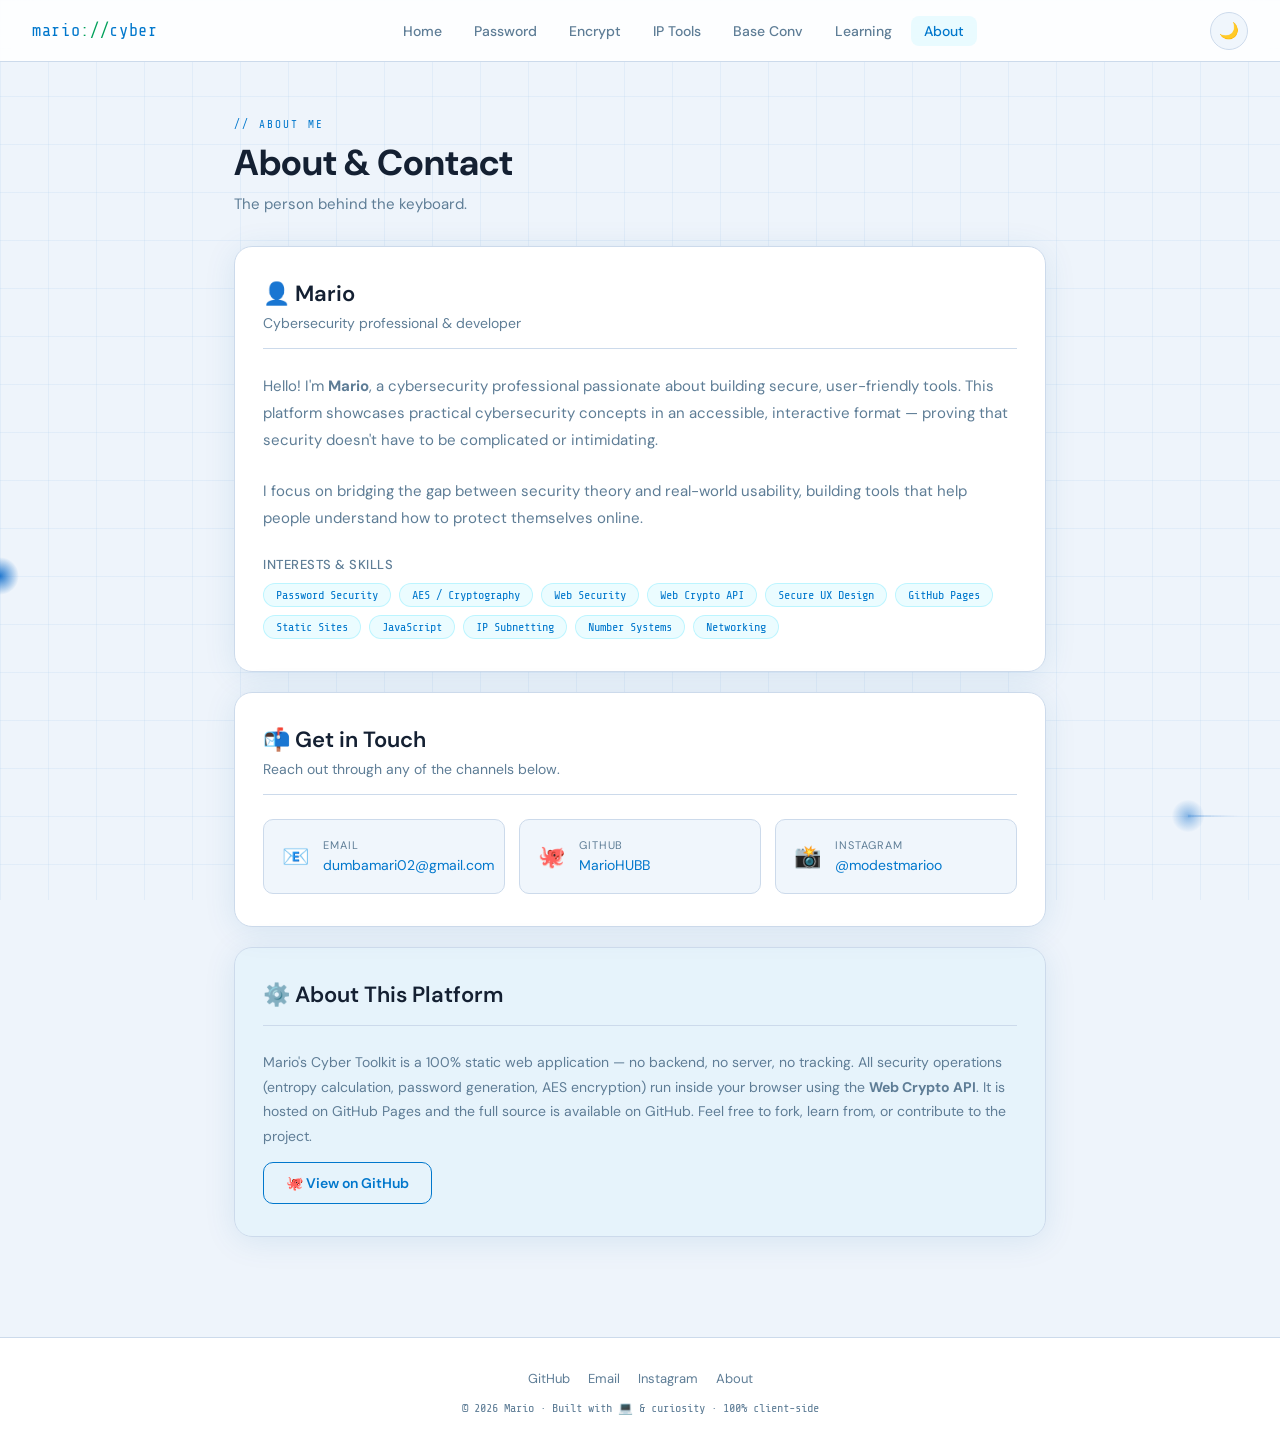
==== about.html @ 86357cc9 "Updated Cyber Toolkit - merged and restructured project" ====
<!DOCTYPE html>
<html lang="en" data-theme="light">
<head>
  <meta charset="utf-8" />
  <meta name="viewport" content="width=device-width, initial-scale=1" />
  <title>About — Mario's Cyber Toolkit</title>
  <link rel="stylesheet" href="css/styles.css" />
</head>
<body>

  <!-- ── Navbar ── -->
  <nav class="navbar">
    <a class="nav-brand" href="index.html">mario<span>://</span>cyber</a>
    <ul class="nav-links" id="navLinks">
      <li><a href="index.html">Home</a></li>
      <li><a href="password.html">Password</a></li>
      <li><a href="encryption.html">Encrypt</a></li>
      <li><a href="ip_tools.html">IP Tools</a></li>
      <li><a href="base_converter.html">Base Conv</a></li>
      <li><a href="learning.html">Learning</a></li>
      <li><a href="about.html">About</a></li>
    </ul>
    <div class="nav-right">
      <button class="theme-toggle" id="themeToggle" onclick="toggleTheme()" title="Toggle theme">🌙</button>
      <button class="nav-hamburger" id="navHamburger" aria-label="Menu">
        <span></span><span></span><span></span>
      </button>
    </div>
  </nav>

  <!-- ── Main ── -->
  <main>
    <div class="page-wrapper">

      <div class="page-title fade-in fade-in-1">
        <p class="eyebrow">// about me</p>
        <h1>About &amp; Contact</h1>
        <p>The person behind the keyboard.</p>
      </div>

      <!-- Bio card -->
      <div class="card fade-in fade-in-2">
        <div class="card-header">
          <h2>👤 Mario</h2>
          <p>Cybersecurity professional &amp; developer</p>
        </div>
        <p class="about-intro">
          Hello! I'm <strong>Mario</strong>, a cybersecurity professional passionate about building secure, 
          user-friendly tools. This platform showcases practical cybersecurity concepts in an accessible, 
          interactive format — proving that security doesn't have to be complicated or intimidating.
        </p>
        <p class="about-intro">
          I focus on bridging the gap between security theory and real-world usability, building tools 
          that help people understand how to protect themselves online.
        </p>

        <label class="form-label mt-8">Interests &amp; Skills</label>
        <div class="skills-badges">
          <span class="badge">Password Security</span>
          <span class="badge">AES / Cryptography</span>
          <span class="badge">Web Security</span>
          <span class="badge">Web Crypto API</span>
          <span class="badge">Secure UX Design</span>
          <span class="badge">GitHub Pages</span>
          <span class="badge">Static Sites</span>
          <span class="badge">JavaScript</span>
          <span class="badge">IP Subnetting</span>
          <span class="badge">Number Systems</span>
          <span class="badge">Networking</span>
        </div>
      </div>

      <!-- Contact card -->
      <div class="card fade-in fade-in-3">
        <div class="card-header">
          <h2>📬 Get in Touch</h2>
          <p>Reach out through any of the channels below.</p>
        </div>

        <div class="contact-grid">
          <div class="contact-card">
            <span class="contact-icon">📧</span>
            <div class="contact-info">
              <span>Email</span>
              <a href="mailto:dumbamari02@gmail.com">dumbamari02@gmail.com</a>
            </div>
          </div>
          <div class="contact-card">
            <span class="contact-icon">🐙</span>
            <div class="contact-info">
              <span>GitHub</span>
              <a href="https://github.com/MarioHUBB" target="_blank">MarioHUBB</a>
            </div>
          </div>
          <div class="contact-card">
            <span class="contact-icon">📸</span>
            <div class="contact-info">
              <span>Instagram</span>
              <a href="https://www.instagram.com/modestmarioo/" target="_blank">@modestmarioo</a>
            </div>
          </div>
        </div>
      </div>

      <!-- Platform card -->
      <div class="card fade-in fade-in-4" style="background: rgba(0,212,255,0.03);">
        <div class="card-header">
          <h2>⚙️ About This Platform</h2>
        </div>
        <p style="font-size:14px; color:var(--text-muted); line-height:1.75;">
          Mario's Cyber Toolkit is a 100% static web application — no backend, no server, no tracking.
          All security operations (entropy calculation, password generation, AES encryption) run inside your 
          browser using the <strong>Web Crypto API</strong>. It is hosted on GitHub Pages and the full source 
          is available on GitHub. Feel free to fork, learn from, or contribute to the project.
        </p>
        <div class="mt-14">
          <a class="btn btn-ghost" href="https://github.com/MarioHUBB" target="_blank">🐙 View on GitHub</a>
        </div>
      </div>

    </div>
  </main>

  <!-- ── Footer ── -->
  <footer>
    <div class="footer-inner">
      <div class="footer-links">
        <a href="https://github.com/MarioHUBB" target="_blank">GitHub</a>
        <a href="mailto:dumbamari02@gmail.com">Email</a>
        <a href="https://www.instagram.com/modestmarioo/" target="_blank">Instagram</a>
        <a href="about.html">About</a>
      </div>
      <div class="footer-copy">© 2026 Mario · Built with 💻 &amp; curiosity · 100% client-side</div>
    </div>
  </footer>

  <script src="js/ui.js"></script>
</body>
</html>
---- css/styles.css ----
/* ============================================================
   Mario's Cyber Form — styles.css
   Theme: Dark terminal / cybersecurity SaaS
   ============================================================ */

@import url('https://fonts.googleapis.com/css2?family=Share+Tech+Mono&family=DM+Sans:wght@300;400;500;600;700&display=swap');

/* ── CSS Variables — LIGHT is default ── */
:root {
  --bg:          #eef4fb;
  --surface:     #ffffff;
  --surface2:    #f0f6fc;
  --border:      #ccdaeb;
  --accent:      #0077cc;
  --accent2:     #7b5ea7;
  --accent3:     #00a05a;
  --text:        #142032;
  --text-muted:  #5e7d96;
  --danger:      #e03050;
  --warn:        #c07000;
  --font-mono:   'Share Tech Mono', monospace;
  --font-body:   'DM Sans', sans-serif;
  --radius:      10px;
  --radius-lg:   18px;
  --shadow:      0 4px 32px rgba(0,100,160,0.10);
  --transition:  0.22s cubic-bezier(0.4,0,0.2,1);
  --spark-glow:  rgba(0,100,220,0.85);
}

[data-theme="dark"] {
  --bg:          #080d14;
  --surface:     #0d1520;
  --surface2:    #111d2e;
  --border:      #1e3148;
  --accent:      #00d4ff;
  --accent3:     #00ff88;
  --text:        #c9dde8;
  --text-muted:  #5a7a8e;
  --danger:      #ff4d6a;
  --warn:        #ffb340;
  --shadow:      0 4px 32px rgba(0,212,255,0.06);
  --spark-glow:  rgba(0,220,255,0.9);
}

/* ── Reset ── */
*, *::before, *::after { box-sizing: border-box; margin: 0; padding: 0; }
html { scroll-behavior: smooth; }
body {
  font-family: var(--font-body);
  background: var(--bg);
  color: var(--text);
  min-height: 100vh;
  overflow-x: hidden;
  transition: background var(--transition), color var(--transition);
}

a { color: var(--accent); text-decoration: none; }
a:hover { text-decoration: underline; }

/* ── Background grid (spark canvas sits on top via JS) ── */
body::before {
  content: '';
  position: fixed;
  inset: 0;
  background-image:
    linear-gradient(rgba(0,100,200,0.05) 1px, transparent 1px),
    linear-gradient(90deg, rgba(0,100,200,0.05) 1px, transparent 1px);
  background-size: 48px 48px;
  pointer-events: none;
  z-index: 0;
}
[data-theme="dark"] body::before {
  background-image:
    linear-gradient(rgba(0,212,255,0.04) 1px, transparent 1px),
    linear-gradient(90deg, rgba(0,212,255,0.04) 1px, transparent 1px);
}

/* Spark canvas layer (injected by ui.js) */
#sparkCanvas {
  position: fixed;
  inset: 0;
  pointer-events: none;
  z-index: 0;
}

/* ── Navbar ── */
.navbar {
  position: sticky;
  top: 0;
  z-index: 100;
  background: rgba(255,255,255,0.88);
  backdrop-filter: blur(18px);
  -webkit-backdrop-filter: blur(18px);
  border-bottom: 1px solid var(--border);
  padding: 0 32px;
  height: 62px;
  display: flex;
  align-items: center;
  justify-content: space-between;
  transition: background var(--transition);
}
[data-theme="dark"] .navbar {
  background: rgba(8,13,20,0.88);
}

.nav-brand {
  font-family: var(--font-mono);
  font-size: 17px;
  color: var(--accent);
  letter-spacing: 0.04em;
  white-space: nowrap;
}
.nav-brand span { color: var(--accent3); }

.nav-links {
  display: flex;
  align-items: center;
  gap: 6px;
  list-style: none;
}
.nav-links a {
  font-size: 14px;
  font-weight: 500;
  color: var(--text-muted);
  padding: 6px 13px;
  border-radius: 8px;
  transition: color var(--transition), background var(--transition);
}
.nav-links a:hover,
.nav-links a.active {
  color: var(--accent);
  background: rgba(0,212,255,0.08);
  text-decoration: none;
}

.nav-right { display: flex; align-items: center; gap: 10px; }

/* Dark mode toggle */
.theme-toggle {
  background: var(--surface2);
  border: 1px solid var(--border);
  color: var(--text);
  width: 38px;
  height: 38px;
  border-radius: 50%;
  cursor: pointer;
  font-size: 16px;
  display: flex;
  align-items: center;
  justify-content: center;
  transition: background var(--transition), transform var(--transition);
}
.theme-toggle:hover { background: var(--border); transform: rotate(20deg); }

/* Hamburger */
.nav-hamburger {
  display: none;
  flex-direction: column;
  gap: 5px;
  cursor: pointer;
  padding: 4px;
  background: none;
  border: none;
}
.nav-hamburger span {
  display: block;
  width: 22px; height: 2px;
  background: var(--text);
  border-radius: 2px;
  transition: var(--transition);
}

@media (max-width: 720px) {
  .nav-hamburger { display: flex; }
  .nav-links {
    display: none;
    position: absolute;
    top: 62px; left: 0; right: 0;
    background: var(--surface);
    border-bottom: 1px solid var(--border);
    flex-direction: column;
    padding: 12px 16px;
    gap: 4px;
  }
  .nav-links.open { display: flex; }
  .nav-links a { display: block; padding: 10px 14px; }
}

/* ── Page wrapper ── */
.page-wrapper {
  position: relative;
  z-index: 1;
  max-width: 860px;
  margin: 0 auto;
  padding: 48px 24px 80px;
}

/* ── Hero section (index) ── */
.hero {
  text-align: center;
  padding: 64px 0 48px;
}
.hero-eyebrow {
  font-family: var(--font-mono);
  font-size: 12px;
  color: var(--accent);
  letter-spacing: 0.2em;
  text-transform: uppercase;
  margin-bottom: 18px;
}
.hero h1 {
  font-size: clamp(32px, 5vw, 54px);
  font-weight: 700;
  line-height: 1.15;
  margin-bottom: 18px;
  background: linear-gradient(135deg, #0a2040 30%, #0077cc 100%);
  -webkit-background-clip: text;
  -webkit-text-fill-color: transparent;
  background-clip: text;
}
[data-theme="dark"] .hero h1 {
  background: linear-gradient(135deg, #fff 30%, var(--accent) 100%);
  -webkit-background-clip: text;
  background-clip: text;
}
.hero p {
  font-size: 17px;
  color: var(--text-muted);
  max-width: 520px;
  margin: 0 auto 36px;
  line-height: 1.7;
}

/* ── Tool cards grid (index) ── */
.tool-grid {
  display: grid;
  grid-template-columns: repeat(auto-fit, minmax(240px, 1fr));
  gap: 18px;
  margin-top: 10px;
}
.tool-card {
  background: var(--surface);
  border: 1px solid var(--border);
  border-radius: var(--radius-lg);
  padding: 28px 24px;
  display: flex;
  flex-direction: column;
  gap: 10px;
  box-shadow: var(--shadow);
  transition: transform var(--transition), border-color var(--transition), box-shadow var(--transition);
  text-decoration: none;
  color: var(--text);
  cursor: pointer;
}
.tool-card:hover {
  transform: translateY(-4px);
  border-color: var(--accent);
  box-shadow: 0 8px 40px rgba(0,212,255,0.12);
  text-decoration: none;
  color: var(--text);
}
.tool-card-icon {
  font-size: 28px;
  line-height: 1;
  margin-bottom: 4px;
}
.tool-card-title {
  font-size: 17px;
  font-weight: 600;
}
.tool-card-desc {
  font-size: 13px;
  color: var(--text-muted);
  line-height: 1.6;
}
.tool-card-arrow {
  margin-top: auto;
  font-size: 13px;
  color: var(--accent);
  font-family: var(--font-mono);
}

/* ── Card / panel ── */
.card {
  background: var(--surface);
  border: 1px solid var(--border);
  border-radius: var(--radius-lg);
  padding: 32px 28px;
  box-shadow: var(--shadow);
  margin-bottom: 20px;
}

.card-header {
  margin-bottom: 24px;
  padding-bottom: 16px;
  border-bottom: 1px solid var(--border);
}
.card-header h2 {
  font-size: 22px;
  font-weight: 600;
  display: flex;
  align-items: center;
  gap: 10px;
}
.card-header p {
  margin-top: 6px;
  font-size: 14px;
  color: var(--text-muted);
}

/* ── Page title ── */
.page-title {
  margin-bottom: 32px;
}
.page-title .eyebrow {
  font-family: var(--font-mono);
  font-size: 11px;
  color: var(--accent);
  letter-spacing: 0.2em;
  text-transform: uppercase;
  margin-bottom: 8px;
}
.page-title h1 {
  font-size: clamp(24px, 4vw, 36px);
  font-weight: 700;
}
.page-title p {
  margin-top: 8px;
  font-size: 15px;
  color: var(--text-muted);
}

/* ── Forms ── */
.form-group { margin-bottom: 18px; }
.form-label {
  display: block;
  font-size: 13px;
  font-weight: 500;
  color: var(--text-muted);
  margin-bottom: 7px;
  letter-spacing: 0.04em;
  text-transform: uppercase;
}

input[type="text"],
input[type="password"],
input[type="number"],
textarea {
  width: 100%;
  background: var(--surface2);
  border: 1px solid var(--border);
  border-radius: var(--radius);
  color: var(--text);
  font-family: var(--font-body);
  font-size: 15px;
  padding: 11px 14px;
  outline: none;
  transition: border-color var(--transition), box-shadow var(--transition);
}
input:focus, textarea:focus {
  border-color: var(--accent);
  box-shadow: 0 0 0 3px rgba(0,212,255,0.12);
}
textarea { resize: vertical; min-height: 100px; font-family: var(--font-mono); }

/* ── Buttons ── */
.btn {
  display: inline-flex;
  align-items: center;
  justify-content: center;
  gap: 8px;
  padding: 11px 22px;
  border-radius: var(--radius);
  border: none;
  font-family: var(--font-body);
  font-size: 14px;
  font-weight: 600;
  cursor: pointer;
  transition: transform var(--transition), box-shadow var(--transition), opacity var(--transition);
  white-space: nowrap;
}
.btn:hover { transform: translateY(-2px); }
.btn:active { transform: translateY(0); }
.btn:disabled { opacity: 0.45; cursor: not-allowed; transform: none; }

.btn-primary {
  background: var(--accent);
  color: #030c14;
}
.btn-primary:hover { box-shadow: 0 4px 20px rgba(0,212,255,0.35); }

.btn-secondary {
  background: var(--surface2);
  color: var(--text);
  border: 1px solid var(--border);
}
.btn-secondary:hover { border-color: var(--accent); color: var(--accent); }

.btn-ghost {
  background: transparent;
  color: var(--accent);
  border: 1px solid var(--accent);
}
.btn-ghost:hover { background: rgba(0,212,255,0.08); }

.btn-danger {
  background: var(--danger);
  color: #fff;
}

/* ── Strength meter ── */
.strength-meter {
  height: 6px;
  background: var(--surface2);
  border-radius: 4px;
  overflow: hidden;
  margin: 10px 0 6px;
}
.strength-bar {
  height: 100%;
  width: 0;
  border-radius: 4px;
  transition: width 0.35s ease, background 0.35s ease;
}

.strength-label {
  font-family: var(--font-mono);
  font-size: 13px;
  color: var(--text-muted);
}

/* ── Checkbox group ── */
.checkbox-group {
  display: flex;
  flex-wrap: wrap;
  gap: 8px;
  margin-top: 4px;
}
.checkbox-pill {
  display: flex;
  align-items: center;
  gap: 7px;
  background: var(--surface2);
  border: 1px solid var(--border);
  border-radius: 8px;
  padding: 7px 12px;
  font-size: 13px;
  cursor: pointer;
  transition: border-color var(--transition), background var(--transition);
  user-select: none;
}
.checkbox-pill:has(input:checked) {
  border-color: var(--accent);
  background: rgba(0,212,255,0.07);
  color: var(--accent);
}
.checkbox-pill input { accent-color: var(--accent); cursor: pointer; }

/* ── Row layout ── */
.row {
  display: flex;
  gap: 12px;
  align-items: center;
  flex-wrap: wrap;
}
.row-spaced { justify-content: space-between; }

/* ── Advice list ── */
.advice-list {
  list-style: none;
  margin-top: 10px;
  display: flex;
  flex-direction: column;
  gap: 6px;
}
.advice-list li {
  font-size: 13px;
  color: var(--warn);
  padding: 6px 10px;
  background: rgba(255,179,64,0.07);
  border-left: 3px solid var(--warn);
  border-radius: 0 6px 6px 0;
  font-family: var(--font-mono);
}

/* ── Toast notifications ── */
.toast-container {
  position: fixed;
  bottom: 28px;
  right: 28px;
  z-index: 999;
  display: flex;
  flex-direction: column;
  gap: 10px;
}
.toast {
  background: var(--surface);
  border: 1px solid var(--border);
  border-left: 3px solid var(--accent3);
  color: var(--text);
  padding: 12px 18px;
  border-radius: var(--radius);
  font-size: 14px;
  box-shadow: 0 4px 20px rgba(0,0,0,0.4);
  animation: toastIn 0.28s ease;
  max-width: 300px;
}
.toast.error { border-left-color: var(--danger); }
.toast.warn  { border-left-color: var(--warn); }
@keyframes toastIn {
  from { opacity: 0; transform: translateY(12px) scale(0.96); }
  to   { opacity: 1; transform: translateY(0)   scale(1); }
}

/* ── Learning Hub ── */
.learning-section + .learning-section { margin-top: 28px; }
.learning-section h3 {
  font-size: 17px;
  font-weight: 600;
  color: var(--accent);
  font-family: var(--font-mono);
  margin-bottom: 10px;
  display: flex;
  align-items: center;
  gap: 8px;
}
.learning-section p, .learning-section li {
  font-size: 14px;
  line-height: 1.75;
  color: var(--text-muted);
}
.learning-section ul {
  list-style: none;
  margin: 8px 0;
  display: flex;
  flex-direction: column;
  gap: 5px;
}
.learning-section ul li::before {
  content: '▸ ';
  color: var(--accent);
  font-family: var(--font-mono);
}

/* ── About page ── */
.about-intro {
  font-size: 15px;
  line-height: 1.8;
  color: var(--text-muted);
  margin-bottom: 24px;
}
.contact-grid {
  display: grid;
  grid-template-columns: repeat(auto-fit, minmax(200px, 1fr));
  gap: 14px;
  margin-top: 14px;
}
.contact-card {
  background: var(--surface2);
  border: 1px solid var(--border);
  border-radius: var(--radius);
  padding: 18px;
  display: flex;
  align-items: center;
  gap: 14px;
  transition: border-color var(--transition);
}
.contact-card:hover { border-color: var(--accent); }
.contact-icon { font-size: 22px; }
.contact-info a { font-size: 14px; color: var(--accent); }
.contact-info span { display: block; font-size: 11px; color: var(--text-muted); text-transform: uppercase; letter-spacing: 0.08em; margin-bottom: 2px; }

/* ── Skills badges ── */
.skills-badges {
  display: flex;
  flex-wrap: wrap;
  gap: 8px;
  margin-top: 10px;
}
.badge {
  font-family: var(--font-mono);
  font-size: 12px;
  padding: 4px 12px;
  border-radius: 20px;
  background: rgba(0,212,255,0.08);
  border: 1px solid rgba(0,212,255,0.2);
  color: var(--accent);
}

/* ── Footer ── */
footer {
  position: relative;
  z-index: 1;
  background: var(--surface);
  border-top: 1px solid var(--border);
  padding: 32px 24px;
  text-align: center;
}
.footer-inner {
  max-width: 860px;
  margin: 0 auto;
  display: flex;
  flex-direction: column;
  align-items: center;
  gap: 14px;
}
.footer-links {
  display: flex;
  gap: 18px;
  flex-wrap: wrap;
  justify-content: center;
}
.footer-links a {
  font-size: 13px;
  color: var(--text-muted);
  transition: color var(--transition);
}
.footer-links a:hover { color: var(--accent); text-decoration: none; }
.footer-copy {
  font-family: var(--font-mono);
  font-size: 12px;
  color: var(--text-muted);
}

/* ── Fade-in animation ── */
.fade-in {
  opacity: 0;
  transform: translateY(18px);
  animation: fadeIn 0.5s ease forwards;
}
@keyframes fadeIn {
  to { opacity: 1; transform: translateY(0); }
}
.fade-in-1 { animation-delay: 0.05s; }
.fade-in-2 { animation-delay: 0.12s; }
.fade-in-3 { animation-delay: 0.20s; }
.fade-in-4 { animation-delay: 0.28s; }
.fade-in-5 { animation-delay: 0.36s; }

/* ── Misc helpers ── */
.mono { font-family: var(--font-mono); }
.text-accent { color: var(--accent); }
.text-muted  { color: var(--text-muted); }
.mt-8  { margin-top: 8px; }
.mt-14 { margin-top: 14px; }
.mt-20 { margin-top: 20px; }
hr.divider {
  border: none;
  border-top: 1px solid var(--border);
  margin: 24px 0;
}

/* ── Number input ── */
input[type="number"] {
  -moz-appearance: textfield;
}
input[type="number"]::-webkit-outer-spin-button,
input[type="number"]::-webkit-inner-spin-button {
  -webkit-appearance: none;
}

/* ── Show/hide toggle icon ── */
.input-wrapper {
  position: relative;
}
.input-wrapper input { padding-right: 44px; }
.input-toggle {
  position: absolute;
  right: 12px;
  top: 50%;
  transform: translateY(-50%);
  background: none;
  border: none;
  cursor: pointer;
  color: var(--text-muted);
  font-size: 16px;
  padding: 2px;
  transition: color var(--transition);
}
.input-toggle:hover { color: var(--accent); }

/* ── Select dropdowns ── */
select {
  width: 100%;
  background: var(--surface2);
  border: 1px solid var(--border);
  border-radius: var(--radius);
  color: var(--text);
  font-family: var(--font-body);
  font-size: 15px;
  padding: 11px 14px;
  outline: none;
  cursor: pointer;
  transition: border-color var(--transition), box-shadow var(--transition);
  appearance: none;
  background-image: url("data:image/svg+xml,%3Csvg xmlns='http://www.w3.org/2000/svg' width='12' height='8' viewBox='0 0 12 8'%3E%3Cpath fill='%235e7d96' d='M1 1l5 5 5-5'/%3E%3C/svg%3E");
  background-repeat: no-repeat;
  background-position: right 14px center;
  padding-right: 38px;
}
select:focus {
  border-color: var(--accent);
  box-shadow: 0 0 0 3px rgba(0,119,204,0.12);
}
[data-theme="dark"] select:focus {
  box-shadow: 0 0 0 3px rgba(0,212,255,0.12);
}

/* ── Output / result box ── */
.output-box {
  background: var(--surface2);
  border: 1px solid var(--border);
  border-radius: var(--radius);
  padding: 14px 16px;
  font-family: var(--font-mono);
  font-size: 13px;
  color: var(--text);
  line-height: 1.9;
  white-space: pre-wrap;
  word-break: break-all;
  min-height: 60px;
}
.output-box .out-label {
  font-size: 11px;
  text-transform: uppercase;
  letter-spacing: 0.1em;
  color: var(--text-muted);
  margin-bottom: 4px;
  display: block;
}
.output-box .out-value {
  color: var(--accent);
  font-weight: 600;
}

/* ── Two-column form row ── */
.form-row {
  display: grid;
  grid-template-columns: 1fr 1fr;
  gap: 14px;
}
@media (max-width: 540px) { .form-row { grid-template-columns: 1fr; } }

/* ── IP result table ── */
.result-table {
  width: 100%;
  border-collapse: collapse;
  font-size: 14px;
  margin-top: 4px;
}
.result-table tr { border-bottom: 1px solid var(--border); }
.result-table tr:last-child { border-bottom: none; }
.result-table td {
  padding: 9px 6px;
  vertical-align: top;
}
.result-table td:first-child {
  font-size: 12px;
  color: var(--text-muted);
  text-transform: uppercase;
  letter-spacing: 0.08em;
  white-space: nowrap;
  width: 44%;
  font-family: var(--font-mono);
}
.result-table td:last-child {
  font-family: var(--font-mono);
  color: var(--accent);
  font-weight: 600;
  word-break: break-all;
}

/* ── Section divider ── */
.section-rule {
  border: none;
  border-top: 1px solid var(--border);
  margin: 28px 0;
}

/* ── Advice list — green good state ── */
.advice-good {
  font-size: 13px;
  color: var(--accent3);
  padding: 6px 10px;
  background: rgba(0,160,90,0.07);
  border-left: 3px solid var(--accent3);
  border-radius: 0 6px 6px 0;
  font-family: var(--font-mono);
}
[data-theme="dark"] .advice-good {
  background: rgba(0,255,136,0.07);
}
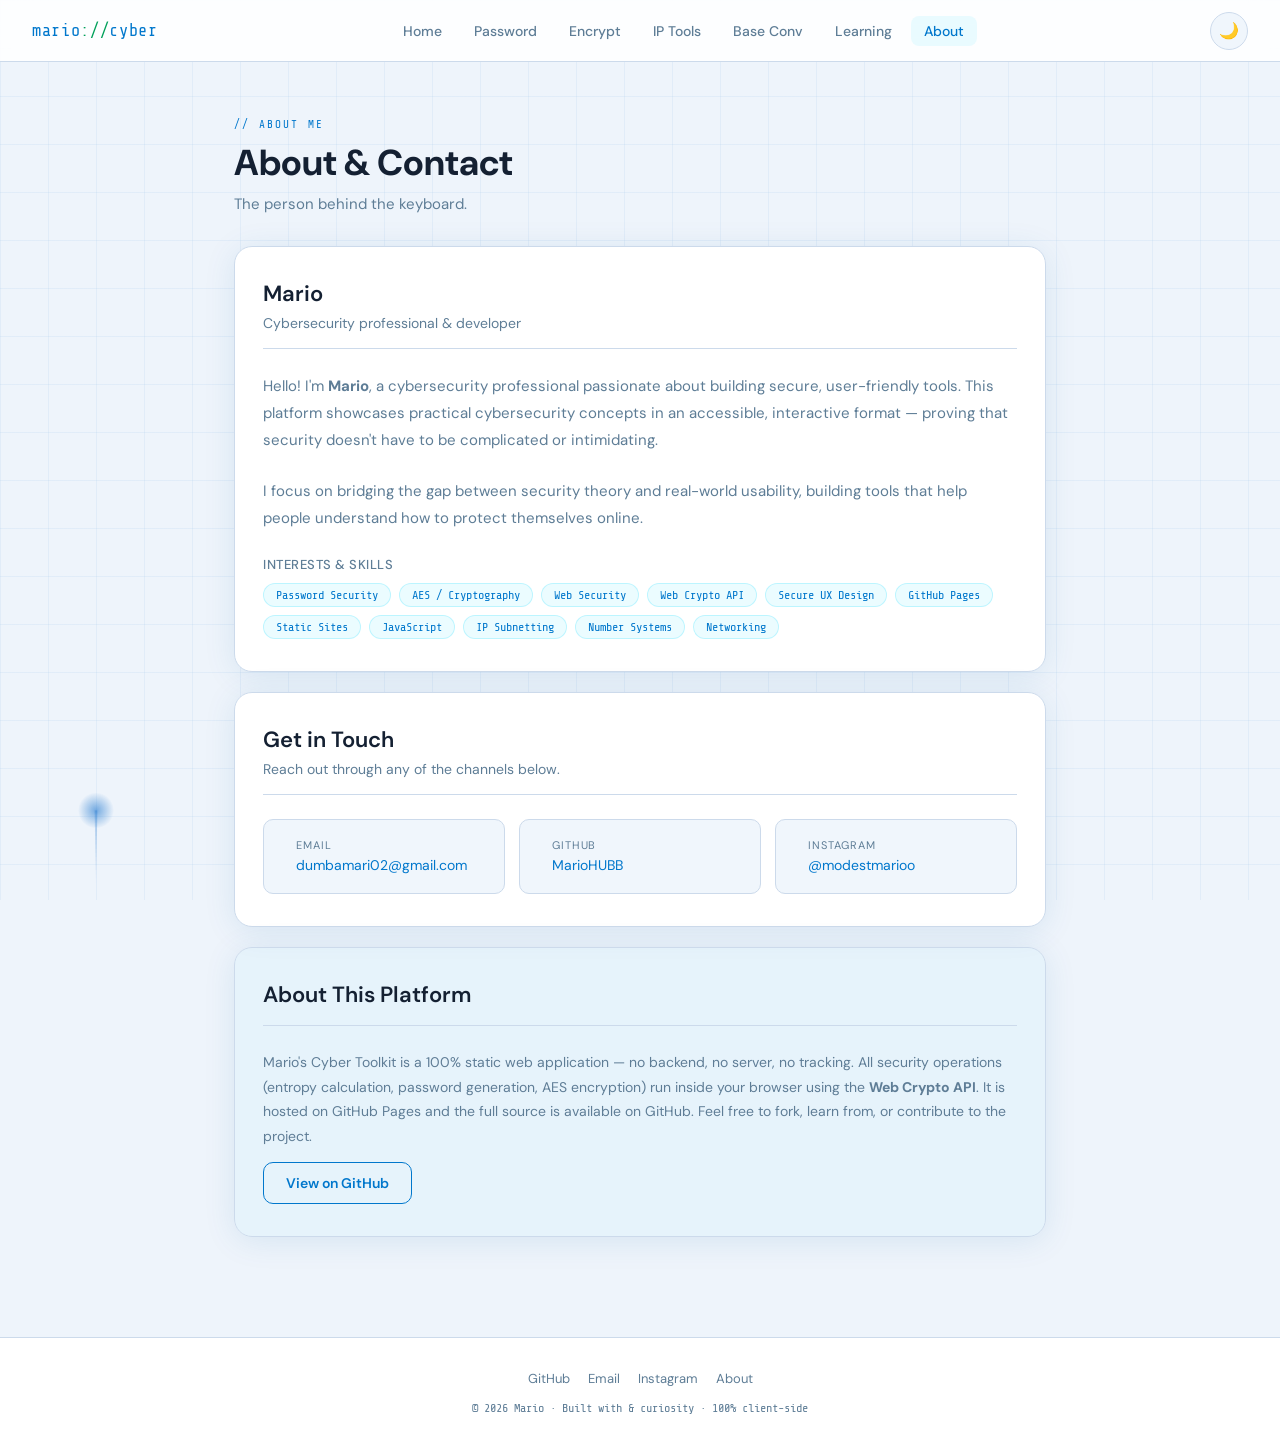
==== commit bb07c0f3: "Update about.html" ====
--- a/about.html
+++ b/about.html
@@ -41,7 +41,7 @@
       <!-- Bio card -->
       <div class="card fade-in fade-in-2">
         <div class="card-header">
-          <h2>👤 Mario</h2>
+          <h2>Mario</h2>
           <p>Cybersecurity professional &amp; developer</p>
         </div>
         <p class="about-intro">
@@ -73,27 +73,27 @@
       <!-- Contact card -->
       <div class="card fade-in fade-in-3">
         <div class="card-header">
-          <h2>📬 Get in Touch</h2>
+          <h2>Get in Touch</h2>
           <p>Reach out through any of the channels below.</p>
         </div>
 
         <div class="contact-grid">
           <div class="contact-card">
-            <span class="contact-icon">📧</span>
+            <span class="contact-icon"></span>
             <div class="contact-info">
               <span>Email</span>
               <a href="mailto:dumbamari02@gmail.com">dumbamari02@gmail.com</a>
             </div>
           </div>
           <div class="contact-card">
-            <span class="contact-icon">🐙</span>
+            <span class="contact-icon"></span>
             <div class="contact-info">
               <span>GitHub</span>
               <a href="https://github.com/MarioHUBB" target="_blank">MarioHUBB</a>
             </div>
           </div>
           <div class="contact-card">
-            <span class="contact-icon">📸</span>
+            <span class="contact-icon"></span>
             <div class="contact-info">
               <span>Instagram</span>
               <a href="https://www.instagram.com/modestmarioo/" target="_blank">@modestmarioo</a>
@@ -105,7 +105,7 @@
       <!-- Platform card -->
       <div class="card fade-in fade-in-4" style="background: rgba(0,212,255,0.03);">
         <div class="card-header">
-          <h2>⚙️ About This Platform</h2>
+          <h2>About This Platform</h2>
         </div>
         <p style="font-size:14px; color:var(--text-muted); line-height:1.75;">
           Mario's Cyber Toolkit is a 100% static web application — no backend, no server, no tracking.
@@ -114,7 +114,7 @@
           is available on GitHub. Feel free to fork, learn from, or contribute to the project.
         </p>
         <div class="mt-14">
-          <a class="btn btn-ghost" href="https://github.com/MarioHUBB" target="_blank">🐙 View on GitHub</a>
+          <a class="btn btn-ghost" href="https://github.com/MarioHUBB" target="_blank">View on GitHub</a>
         </div>
       </div>
 
@@ -130,7 +130,7 @@
         <a href="https://www.instagram.com/modestmarioo/" target="_blank">Instagram</a>
         <a href="about.html">About</a>
       </div>
-      <div class="footer-copy">© 2026 Mario · Built with 💻 &amp; curiosity · 100% client-side</div>
+      <div class="footer-copy">© 2026 Mario · Built with &amp; curiosity · 100% client-side</div>
     </div>
   </footer>
 
